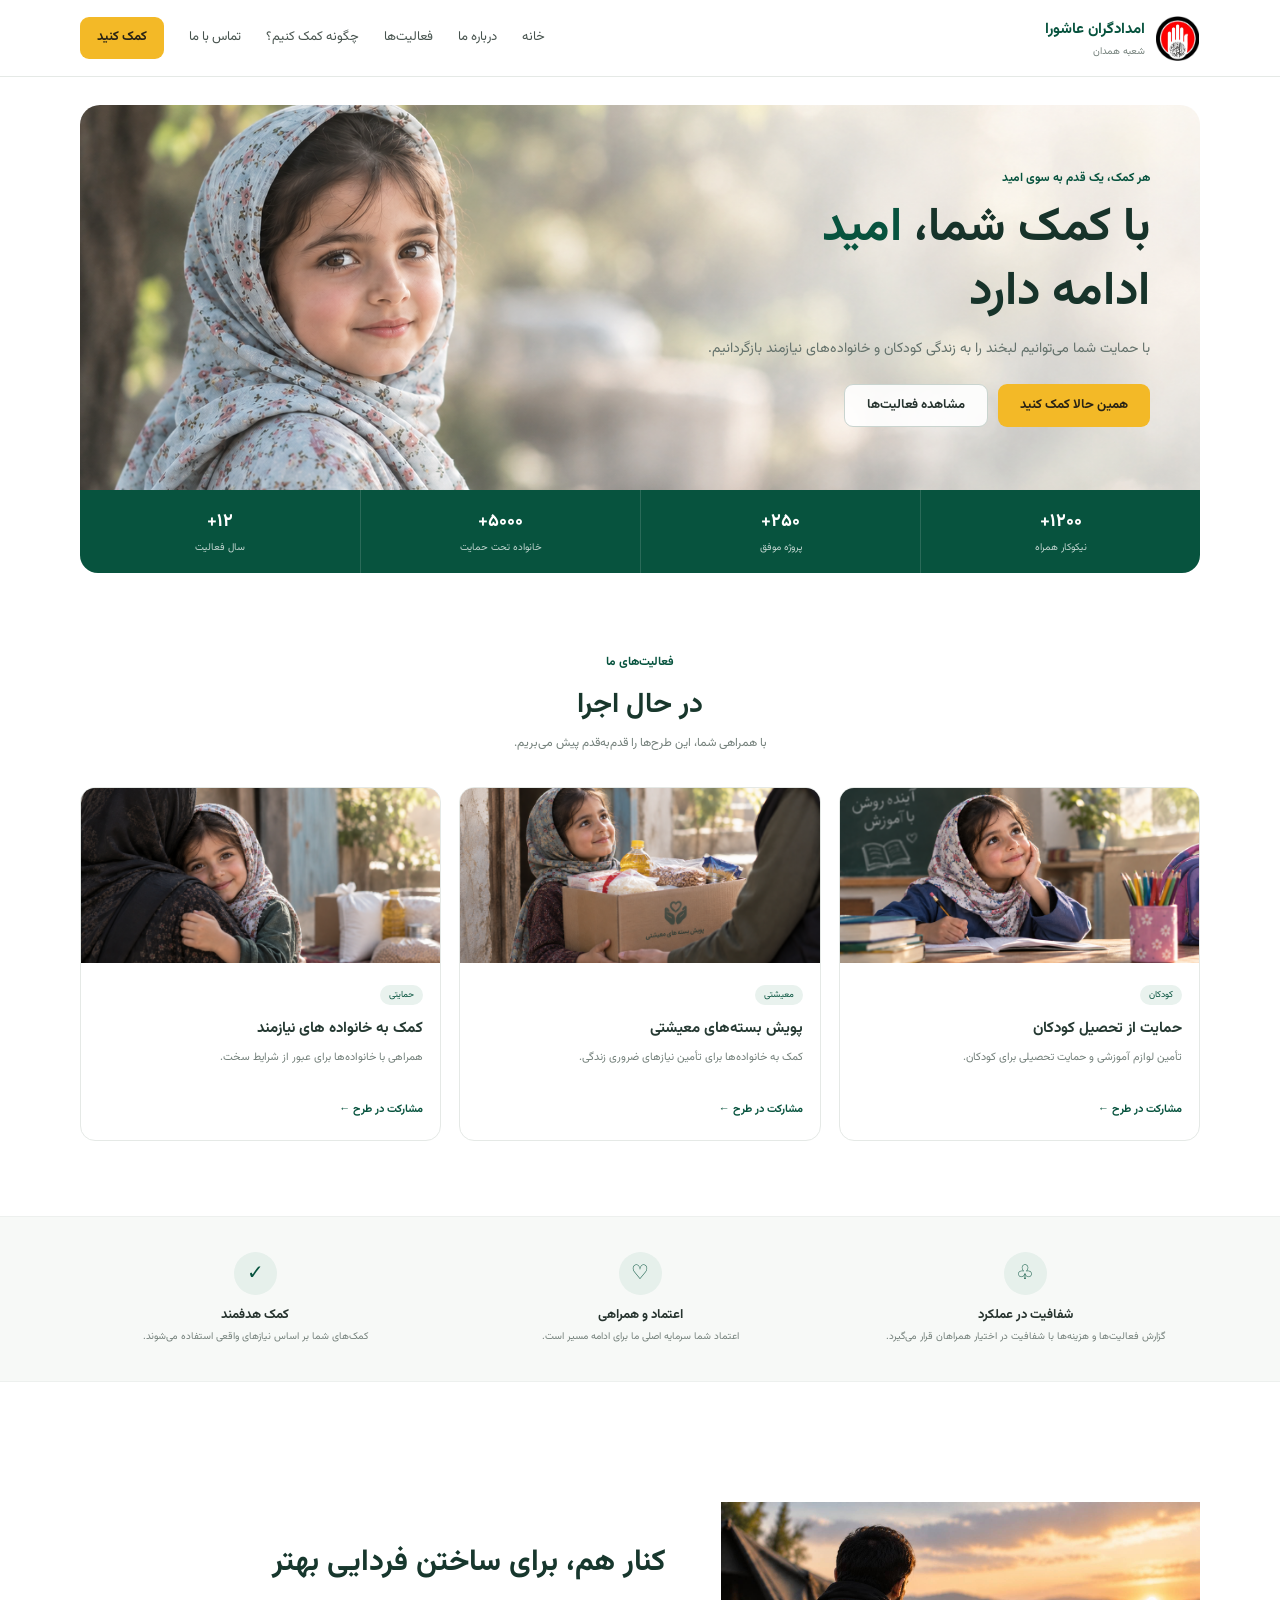
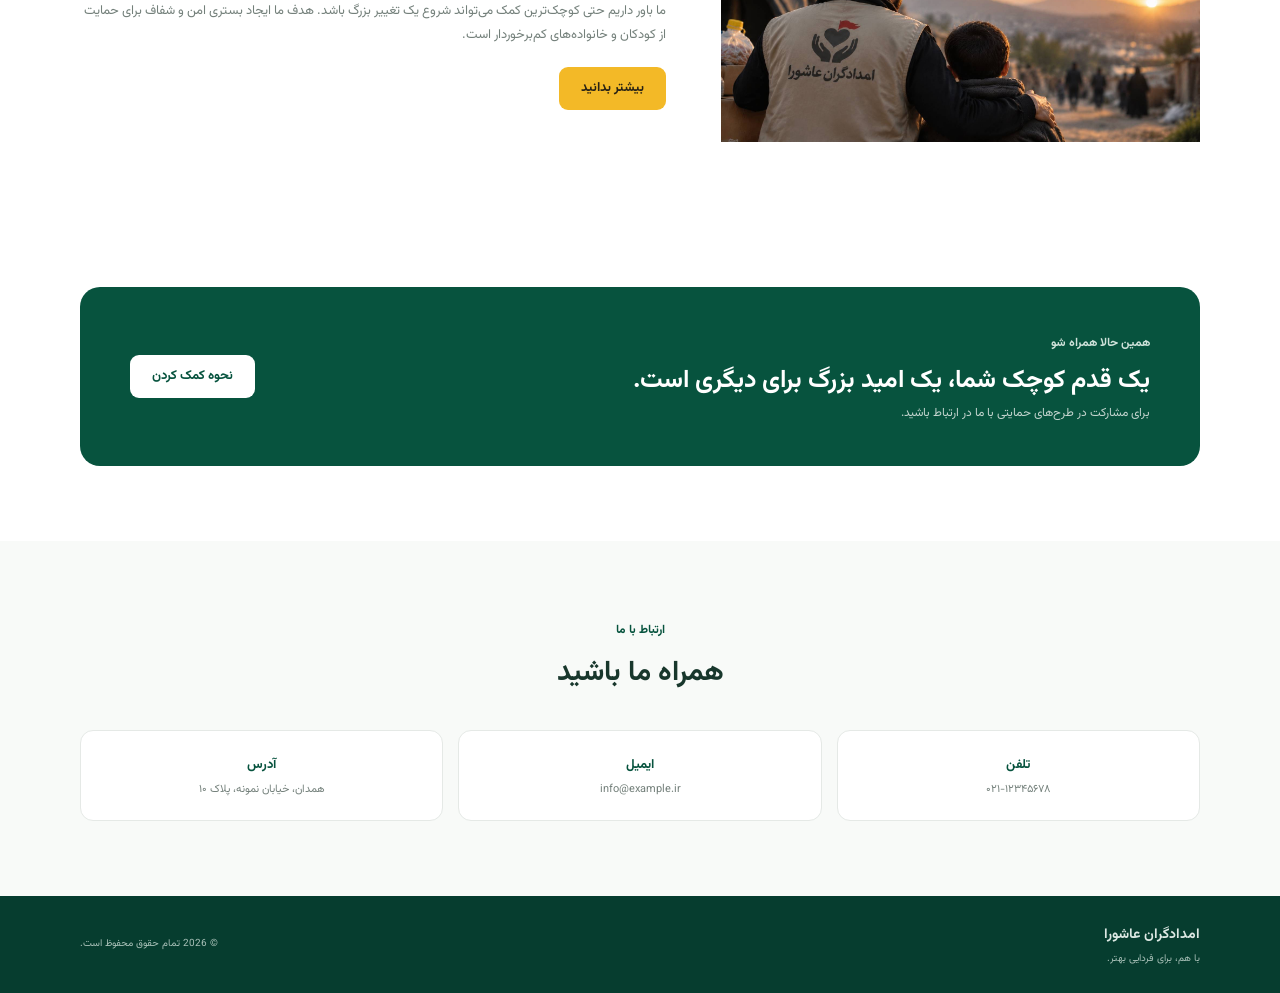
==== index.html @ d8747a8a "Add files via upload" ====
<!DOCTYPE html>
<html lang="fa" dir="rtl">
<head>
    <meta charset="UTF-8">
    <meta name="viewport" content="width=device-width, initial-scale=1.0">
    <meta name="description" content="با کمک شما، امید ادامه دارد">
    <title>امدادگران عاشورا  | خیریه نیکوکاری</title>
    <link rel="preconnect" href="https://fonts.googleapis.com">
    <link rel="preconnect" href="https://fonts.gstatic.com" crossorigin>
    <link href="https://fonts.googleapis.com/css2?family=Vazirmatn:wght@400;500;600;700;800&display=swap" rel="stylesheet">
    <link rel="stylesheet" href="style.css">
</head>

<body>

<header class="header">
    <div class="container nav">
        <a href="#home" class="logo">
            <img src="./logo.jpg" alt="logo">
            <span>
                <strong>امدادگران عاشورا </strong>
                <small>شعبه همدان </small>
            </span>
        </a>

        <button class="menu-btn" id="menuBtn" aria-label="منو">☰</button>

        <nav class="menu" id="menu">
            <a href="#home">خانه</a>
            <a href="#about">درباره ما</a>
            <a href="#projects">فعالیت‌ها</a>
            <a href="#help">چگونه کمک کنیم؟</a>
            <a href="#contact">تماس با ما</a>
            <a href="#donate" class="nav-donate">کمک کنید</a>
        </nav>
    </div>
</header>

<main>

    <!-- HERO: این قسمت فقط یک عکس مستطیلی است و متن روی خود عکس قرار گرفته -->
    <section class="hero container" id="home">

        <div class="hero-banner">

          
              
                
         
            <div class="hero-photo">
                <!-- <span>جای عکس اصلی</span> -->
                             <img src="./GirlWithHeadscarf.png" alt="Girl with floral headscarf">

            </div>

            <!-- لایه تیره برای خواناتر شدن نوشته روی عکس -->
            <div class="hero-overlay"></div>

            <!-- متن روی عکس -->
            <div class="hero-content">
                <span class="eyebrow">هر کمک، یک قدم به سوی امید</span>

                <h1>
                    با کمک شما، <span>امید</span><br>
                    ادامه دارد
                </h1>

                <p>
                    با حمایت شما می‌توانیم لبخند را به زندگی کودکان و
                    خانواده‌های نیازمند بازگردانیم.
                </p>

                <div class="hero-buttons">
                    <a href="#donate" class="btn primary"> همین حالا کمک کنید</a>
                    <a href="#projects" class="btn secondary">مشاهده فعالیت‌ها</a>
                </div>
            </div>

        </div>

        <div class="stats">
            <div class="stat">
                <strong>۱۲۰۰+</strong>
                <span>نیکوکار همراه</span>
            </div>
            <div class="stat">
                <strong>۲۵۰+</strong>
                <span>پروژه موفق</span>
            </div>
            <div class="stat">
                <strong>۵۰۰۰+</strong>
                <span>خانواده تحت حمایت</span>
            </div>
            <div class="stat">
                <strong>۱۲+</strong>
                <span>سال فعالیت</span>
            </div>
        </div>
    </section>


    <!-- PROJECTS -->
    <section class="projects section" id="projects">
        <div class="container">

            <div class="section-heading">
                <span>فعالیت‌های ما</span>
                <h2>در حال اجرا</h2>
                <p>با همراهی شما، این طرح‌ها را قدم‌به‌قدم پیش می‌بریم.</p>
            </div>

            <div class="project-grid">

                <article class="project-card">
                    <div class="project-image image-placeholder">
                        <img src="./GirlStudying.png" alt="Girl studying">
                    </div>
                    <div class="project-body">
                        <span class="tag">کودکان</span>
                        <h3>حمایت از تحصیل کودکان </h3>
                        <p>تأمین لوازم آموزشی و حمایت تحصیلی برای کودکان.</p>
                        <a href="#donate" class="card-link">مشارکت در طرح ←</a>
                    </div>
                </article>

                <article class="project-card">
                    <div class="project-image image-placeholder">
                        <img src="./FoodAidForFamilies.png" alt="Food aid for families">
                    </div>
                    <div class="project-body">
                        <span class="tag">معیشتی</span>
                        <h3>پویش بسته‌های معیشتی</h3>
                        <p>کمک به خانواده‌ها برای تأمین نیازهای ضروری زندگی.</p>
                        <a href="#donate" class="card-link">مشارکت در طرح ←</a>
                    </div>
                </article>

                <article class="project-card">
                    <div class="project-image image-placeholder">
                        <img src="./MotherAndDaughterReceivingSupport.png" alt="Mother and daughter receiving support">
                    </div>
                    <div class="project-body">
                        <span class="tag">حمایتی</span>
                        <h3>کمک به خانواده های نیازمند</h3>
                        <p>همراهی با خانواده‌ها برای عبور از شرایط سخت.</p>
                        <a href="#donate" class="card-link">مشارکت در طرح ←</a>
                    </div>
                </article>

            </div>
        </div>
    </section>


    <!-- FEATURES -->
    <section class="features">
        <div class="container feature-grid">

            <div class="feature">
                <div class="feature-icon">♧</div>
                <h3>شفافیت در عملکرد</h3>
                <p>گزارش فعالیت‌ها و هزینه‌ها با شفافیت در اختیار همراهان قرار می‌گیرد.</p>
            </div>

            <div class="feature">
                <div class="feature-icon">♡</div>
                <h3>اعتماد و همراهی</h3>
                <p>اعتماد شما سرمایه اصلی ما برای ادامه مسیر است.</p>
            </div>

            <div class="feature">
                <div class="feature-icon">✓</div>
                <h3>کمک هدفمند</h3>
                <p>کمک‌های شما بر اساس نیازهای واقعی استفاده می‌شوند.</p>
            </div>

        </div>
    </section>


    <!-- ABOUT -->
    <section class="about section" id="about">
        <div class="container about-grid">

            <div class="about-image image-placeholder">
                <img src="./VolunteerHelpingChild.jpg" alt="Volunteer helping a child">
            </div>

            <div class="about-text">
                <h2>کنار هم، برای ساختن فردایی بهتر</h2>
                <p>
                    ما باور داریم حتی کوچک‌ترین کمک می‌تواند شروع یک تغییر بزرگ باشد.
                    هدف ما ایجاد بستری امن و شفاف برای حمایت از کودکان و خانواده‌های کم‌برخوردار است.
                </p>
                <a href="#contact" class="btn primary">بیشتر بدانید</a>
            </div>

        </div>
    </section>


    <!-- DONATE -->
    <section class="donate section" id="donate">
        <div class="container donate-box">

            <div>
                <span class="eyebrow light">همین حالا همراه شو</span>
                <h2>یک قدم کوچک شما، یک امید بزرگ برای دیگری است.</h2>
                <p>برای مشارکت در طرح‌های حمایتی با ما در ارتباط باشید.</p>
            </div>

            <a href="#contact" class="btn white">نحوه کمک کردن</a>

        </div>
    </section>


    <!-- CONTACT -->
    <section class="contact section" id="contact">
        <div class="container">

            <div class="section-heading">
                <span>ارتباط با ما</span>
                <h2>همراه ما باشید</h2>
            </div>

            <div class="contact-grid">
                <div class="contact-card">
                    <strong>تلفن</strong>
                    <p>۰۲۱-۱۲۳۴۵۶۷۸</p>
                </div>

                <div class="contact-card">
                    <strong>ایمیل</strong>
                    <p>info@example.ir</p>
                </div>

                <div class="contact-card">
                    <strong>آدرس</strong>
                    <p>همدان، خیابان نمونه، پلاک ۱۰</p>
                </div>
            </div>

        </div>
    </section>

</main>


<footer class="footer">
    <div class="container footer-inner">
        <div>
            <strong>امدادگران عاشورا </strong>
            <p>با هم، برای فردایی بهتر.</p>
        </div>
        <p>© <span id="year"></span> تمام حقوق محفوظ است.</p>
    </div>
</footer>

<script src="script.js"></script>
</body>
</html>
---- style.css ----
* {
    margin: 0;
    padding: 0;
    box-sizing: border-box;
}

:root {
    --green: #07533e;
    --green-dark: #043d2f;
    --green-light: #e9f2ee;
    --yellow: #f3b927;
    --text: #26332e;
    --muted: #74807b;
    --white: #fff;
    --border: #e5e9e6;
    --shadow: 0 12px 35px rgba(9, 57, 43, .08);
}

html {
    scroll-behavior: smooth;
}

body {
    font-family: "Vazirmatn", Tahoma, sans-serif;
    color: var(--text);
    line-height: 1.8;
    background: #fff;
}

a {
    color: inherit;
    text-decoration: none;
}

.container {
    width: min(1120px, calc(100% - 40px));
    margin-inline: auto;
}

/* ================= HEADER ================= */

.header {
    position: sticky;
    top: 0;
    z-index: 1000;
    background: rgba(255,255,255,.96);
    border-bottom: 1px solid var(--border);
    backdrop-filter: blur(12px);
}

.nav {
    min-height: 76px;
    display: flex;
    align-items: center;
    justify-content: space-between;
}

.logo {
    display: flex;
    align-items: center;
    gap: 10px;
    color: var(--green);
}

.logo img {
    width: 45px;
    height: 45px;
    object-fit: contain;
    display: block;
}

.logo-mark {
    width: 42px;
    height: 42px;
    display: grid;
    place-items: center;
    border-radius: 12px;
    background: var(--green);
    color: white;
    font-size: 22px;
}

.logo strong,
.logo small {
    display: block;
}

.logo strong {
    font-size: 15px;
}

.logo small {
    font-size: 10px;
    color: var(--muted);
}

.menu {
    display: flex;
    align-items: center;
    gap: 25px;
    font-size: 13px;
    color: #47534e;
}

.menu a:hover {
    color: var(--green);
}

.nav-donate {
    background: var(--yellow);
    color: #292315 !important;
    padding: 9px 17px;
    border-radius: 9px;
    font-weight: 700;
}

.menu-btn {
    display: none;
    border: 0;
    background: var(--green);
    color: white;
    width: 42px;
    height: 42px;
    border-radius: 10px;
    font-size: 20px;
    cursor: pointer;
}


/* ================= HERO ================= */

.hero {
    padding-top: 28px;
}

.hero-banner {
    height: 385px;
    position: relative;
    overflow: hidden;
    border-radius: 20px 20px 0 0;
}

.hero-photo {
    position: absolute;
    inset: 0;
    overflow: hidden;
}

.hero-photo img {
    width: 100%;
    height: 100%;
    display: block;

    /* عکس کل کادر را پر می‌کند */
    object-fit: cover;

    /* دختر در سمت راست تصویر باقی می‌ماند */
    object-position: 75% center;
}

/* لایه روشن برای نوشته */
/* .hero-overlay {
    position: absolute;
    inset: 0;
    z-index: 1;

    background: linear-gradient(
        to left,
        rgba(255,255,255,0) 25%,
        rgba(255,255,255,.35) 55%,
        rgba(255,255,255,.92) 82%,
        rgba(255,255,255,.98) 100%
    );
} */

.hero-content {
    position: absolute;
    z-index: 2;
    inset: 0;

    width: 55%;
    padding: 48px 50px;

    display: flex;
    flex-direction: column;
    justify-content: center;
    align-items: flex-start;
}

.eyebrow {
    color: var(--green);
    font-size: 12px;
    font-weight: 700;
}

.hero h1 {
    color: #17332a;
    font-size: clamp(30px, 4vw, 47px);
    line-height: 1.35;
    margin: 8px 0 13px;
}

.hero h1 span {
    color: var(--green);
}

.hero p {
    color: #63716b;
    font-size: 14px;
    max-width: 500px;
}

.hero-buttons {
    margin-top: 22px;
    display: flex;
    gap: 10px;
    flex-wrap: wrap;
}

.btn {
    display: inline-flex;
    justify-content: center;
    align-items: center;

    min-height: 43px;
    padding: 8px 22px;

    border-radius: 9px;
    font-size: 13px;
    font-weight: 700;
    transition: .25s;
}

.btn:hover {
    transform: translateY(-2px);
}

.primary {
    background: var(--yellow);
    color: #292315;
}

.secondary {
    border: 1px solid #c9d4cf;
    background: rgba(255,255,255,.9);
}


/* ================= آمار ================= */

.stats {
    background: var(--green);
    color: white;

    min-height: 83px;

    border-radius: 0 0 18px 18px;

    display: grid;
    grid-template-columns: repeat(4, 1fr);
}

.stat {
    display: flex;
    flex-direction: column;
    align-items: center;
    justify-content: center;

    border-left: 1px solid rgba(255,255,255,.14);
}

.stat:last-child {
    border-left: 0;
}

.stat strong {
    font-size: 18px;
}

.stat span {
    font-size: 10px;
    opacity: .75;
}


/* ================= موبایل ================= */

@media (max-width: 580px) {

    .hero {
        padding-top: 12px;
    }

    .hero-banner {
        height: 440px;
        border-radius: 14px 14px 0 0;
    }

    .hero-photo img {
    
        object-position: 68% center;
    }

    .hero-overlay {
        background: linear-gradient(
            to left,
            rgba(255,255,255,.05) 10%,
            rgba(255,255,255,.45) 45%,
            rgba(255,255,255,.92) 78%,
            rgba(255,255,255,.98) 100%
        );
    }

    .hero-content {
        width: 62%;
        padding: 25px 18px;
    }

    .hero h1 {
        font-size: 29px;
    }

    .hero p {
        font-size: 11px;
        line-height: 1.8;
    }

    .hero-buttons {
        gap: 7px;
    }

    .btn {
        min-height: 38px;
        padding: 6px 13px;
        font-size: 10px;
    }

    .stats {
        grid-template-columns: repeat(2, 1fr);
    }

    .stat {
        padding: 12px;
    }
}


/* ================= SECTIONS ================= */

.section {
    padding: 75px 0;
}

.section-heading {
    text-align: center;
    margin-bottom: 32px;
}

.section-heading > span {
    color: var(--green);
    font-size: 12px;
    font-weight: 700;
}

.section-heading h2 {
    font-size: 28px;
    color: #18372c;
    margin: 3px 0;
}

.section-heading p {
    color: var(--muted);
    font-size: 12px;
}


/* ================= PROJECTS ================= */

.project-grid {
    display: grid;
    grid-template-columns: repeat(3, 1fr);
    gap: 18px;
}

.project-card {
    border: 1px solid var(--border);
    border-radius: 15px;
    overflow: hidden;
    background: white;
    transition: .25s;
}

.project-card:hover {
    transform: translateY(-5px);
    box-shadow: var(--shadow);
}

.project-image {
    width: 100%;
    height: 175px;
    overflow: hidden;
}

.project-image img {
    width: 100%;
    height: 100%;
    display: block;
    object-fit: cover;
    object-position: center;
}

.project-body {
    padding: 17px;
}

.tag {
    display: inline-block;
    font-size: 9px;
    color: var(--green);
    background: var(--green-light);
    border-radius: 20px;
    padding: 2px 9px;
}

.project-body h3 {
    font-size: 15px;
    color: #263a33;
    margin: 6px 0;
}

.project-body p {
    color: var(--muted);
    font-size: 11px;
    min-height: 42px;
}

.card-link {
    display: inline-block;
    margin-top: 10px;
    color: var(--green);
    font-size: 11px;
    font-weight: 700;
}

/* ================= FEATURES ================= */

.features {
    background: #f7f9f7;
    padding: 35px 0;
    border-block: 1px solid #edf0ee;
}

.feature-grid {
    display: grid;
    grid-template-columns: repeat(3, 1fr);
    gap: 35px;
}

.feature {
    text-align: center;
}

.feature-icon {
    width: 43px;
    height: 43px;
    display: grid;
    place-items: center;
    margin: auto auto 9px;
    border-radius: 50%;
    background: #e6f0eb;
    color: var(--green);
    font-size: 20px;
}

.feature h3 {
    font-size: 13px;
}

.feature p {
    color: var(--muted);
    font-size: 10px;
}


/* ================= ABOUT ================= */

.about-grid {
    display: grid;
    grid-template-columns: .9fr 1.1fr;
    gap: 55px;
    align-items: center;
}

.about-image {
    height: 330px;
    border-radius: 18px;
    overflow: hidden;
}

.about-image {
    height: 330px;
    border-radius: 18px;
    overflow: hidden;
}

.about-image img {
    width: 100%;
    height: 100%;
    display: block;
    object-fit: contain;
    object-position: center;
}

.about-text h2 {
    color: #17372d;
    font-size: 30px;
    line-height: 1.5;
    margin: 7px 0 15px;
}

.about-text p {
    color: var(--muted);
    font-size: 13px;
    margin-bottom: 20px;
}


/* ================= DONATE ================= */

.donate {
    padding: 25px 0 75px;
}

.donate-box {
    background: var(--green);
    border-radius: 20px;
    color: white;
    padding: 42px 50px;
    display: flex;
    justify-content: space-between;
    align-items: center;
    gap: 30px;
}

.eyebrow.light {
    color: #cfe2da;
}

.donate-box h2 {
    font-size: 25px;
    max-width: 650px;
}

.donate-box p {
    color: #c3d4ce;
    font-size: 12px;
}

.white {
    background: white;
    color: var(--green);
    white-space: nowrap;
}


/* ================= CONTACT ================= */

.contact {
    background: #f8faf8;
}

.contact-grid {
    display: grid;
    grid-template-columns: repeat(3, 1fr);
    gap: 15px;
}

.contact-card {
    background: white;
    border: 1px solid var(--border);
    border-radius: 13px;
    padding: 20px;
    text-align: center;
}

.contact-card strong {
    color: var(--green);
    font-size: 13px;
}

.contact-card p {
    color: var(--muted);
    font-size: 11px;
}


/* ================= FOOTER ================= */

.footer {
    background: #063d2f;
    color: #dce8e3;
    padding: 25px 0;
}

.footer-inner {
    display: flex;
    align-items: center;
    justify-content: space-between;
}

.footer strong {
    font-size: 14px;
}

.footer p {
    color: #a9c0b8;
    font-size: 10px;
}


/* ================= RESPONSIVE ================= */

@media (max-width: 850px) {

    .menu-btn {
        display: block;
    }

    .menu {
        position: absolute;
        top: 76px;
        right: 20px;
        left: 20px;
        display: none;
        flex-direction: column;
        align-items: stretch;
        gap: 0;
        background: white;
        padding: 10px;
        border: 1px solid var(--border);
        border-radius: 13px;
        box-shadow: var(--shadow);
    }

    .menu.active {
        display: flex;
    }

    .menu a {
        padding: 10px 12px;
    }

    .hero-banner {
        height: 400px;
    }

    .hero-content {
        width: 65%;
        padding: 30px;
    }

    .hero h1 {
        font-size: 34px;
    }

    .stats {
        grid-template-columns: repeat(2, 1fr);
    }

    .stat {
        padding: 14px;
        border-bottom: 1px solid rgba(255,255,255,.14);
    }

    .project-grid {
        grid-template-columns: 1fr 1fr;
    }

    .about-grid {
        grid-template-columns: 1fr;
    }

    .donate-box {
        flex-direction: column;
        align-items: flex-start;
    }
}


@media (max-width: 580px) {

    .container {
        width: min(100% - 24px, 1120px);
    }

    .hero-banner {
        height: 440px;
        border-radius: 14px 14px 0 0;
    }

    .hero-overlay {
        background: linear-gradient(
            90deg,
            rgba(255,255,255,.95),
            rgba(255,255,255,.65)
        );
    }

    .hero-content {
        width: 100%;
        padding: 25px 20px;
        justify-content: center;
    }

    .hero h1 {
        font-size: 30px;
    }

    .hero p {
        font-size: 12px;
    }

    .project-grid,
    .feature-grid,
    .contact-grid {
        grid-template-columns: 1fr;
    }

    .section {
        padding: 55px 0;
    }

    .about-text h2 {
        font-size: 25px;
    }

    .footer-inner {
        flex-direction: column;
        text-align: center;
        gap: 10px;
    }
}
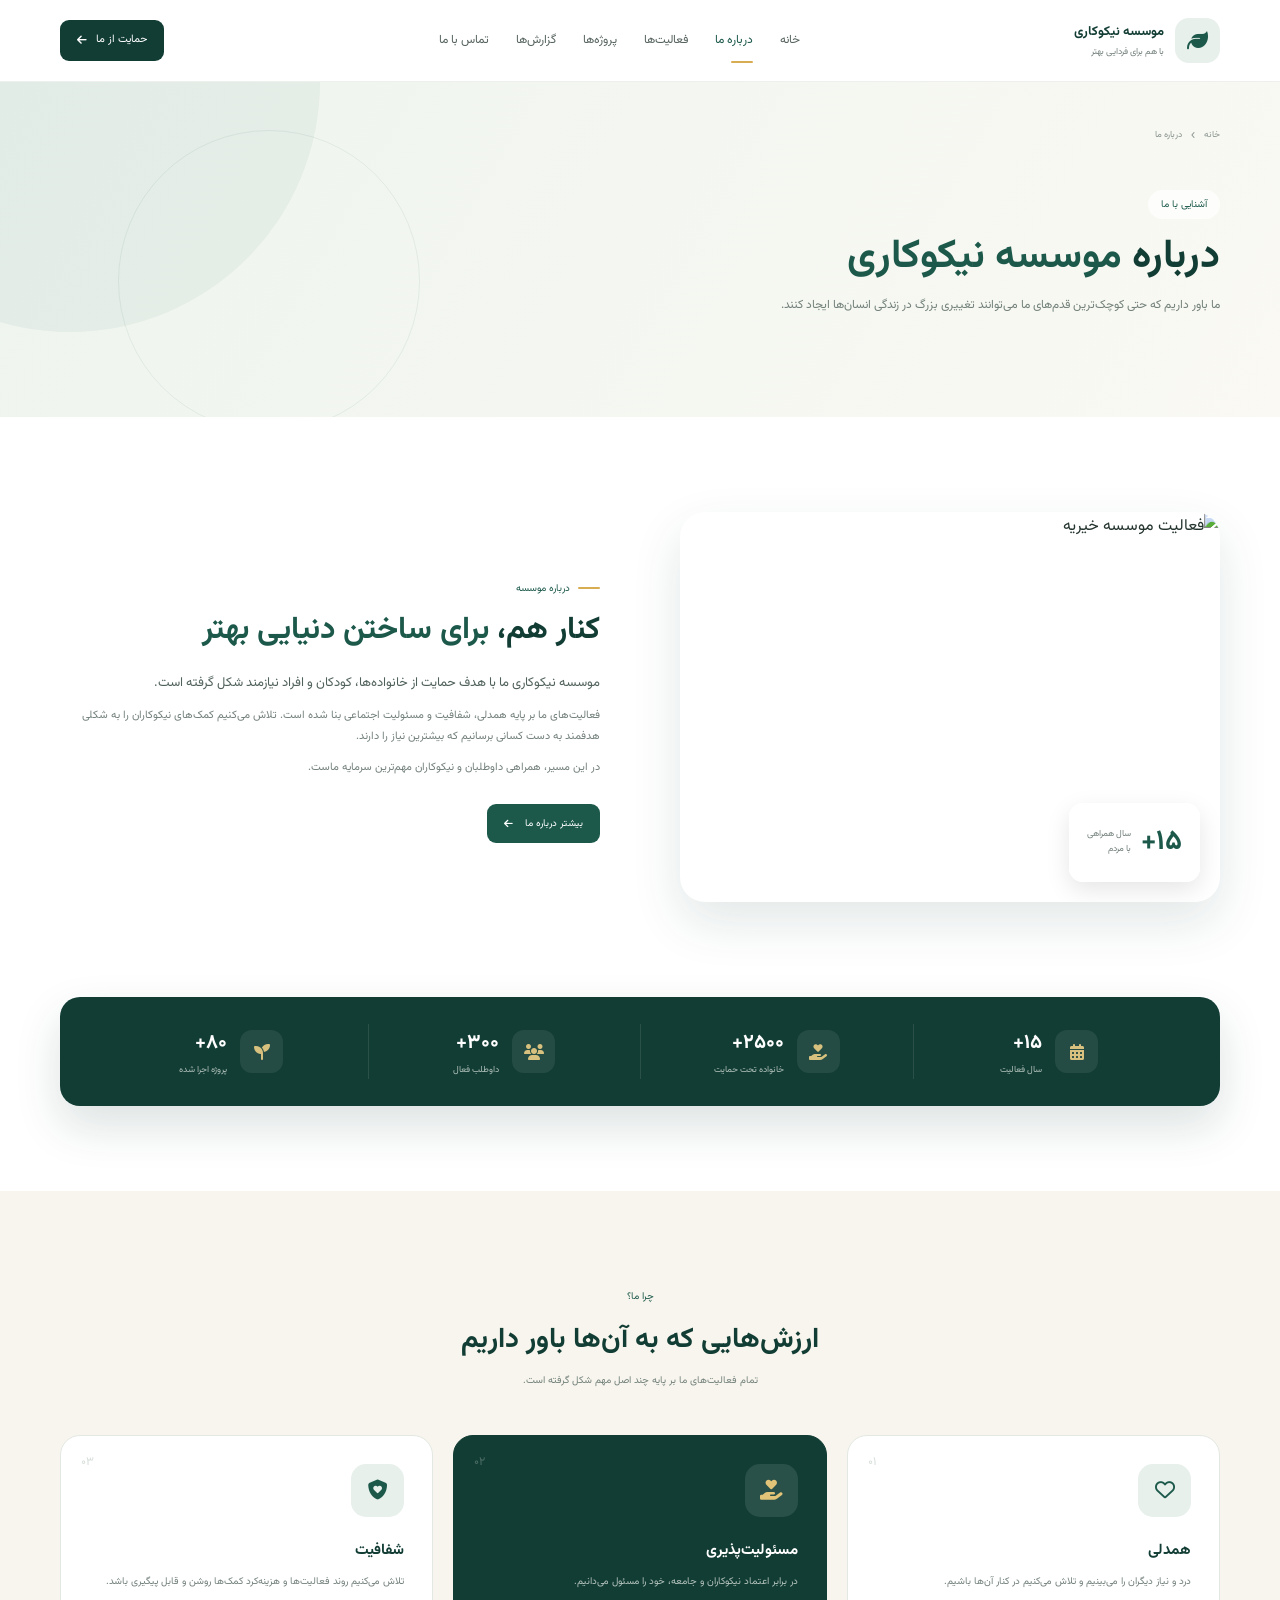
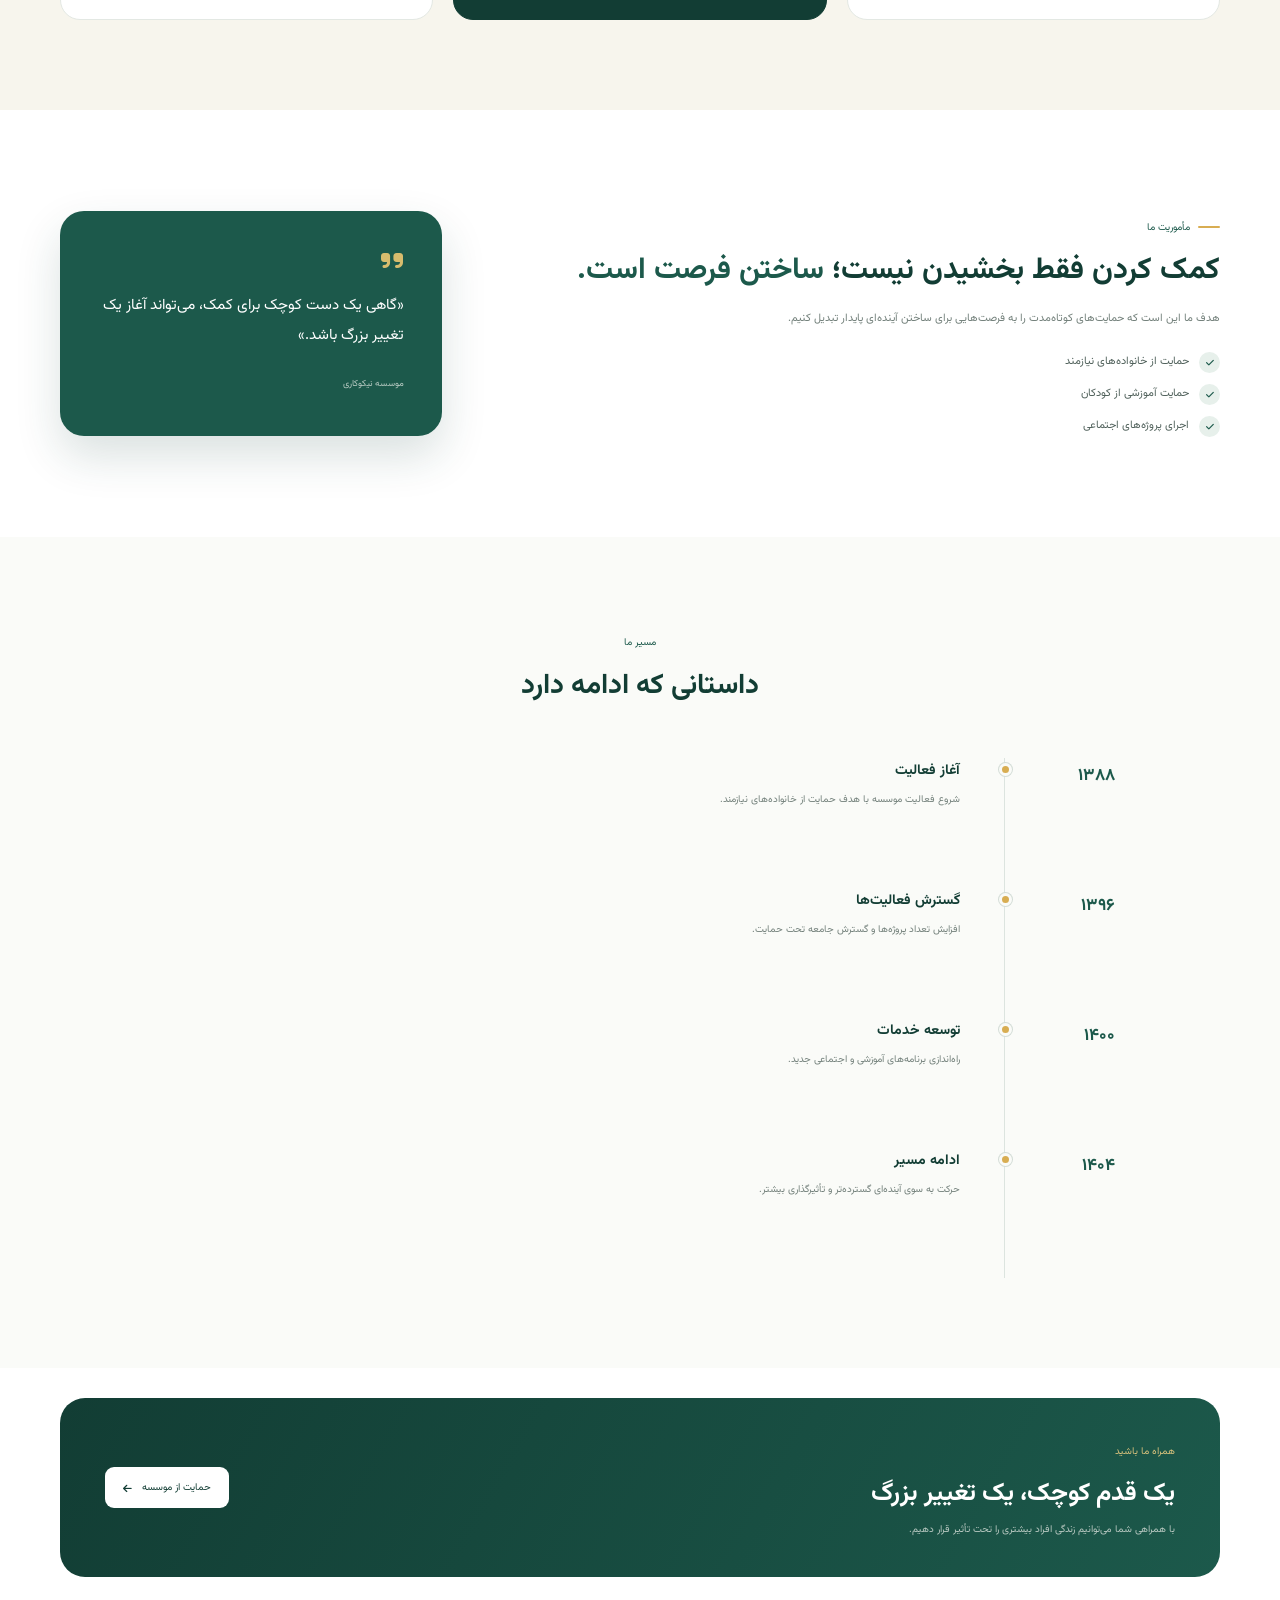
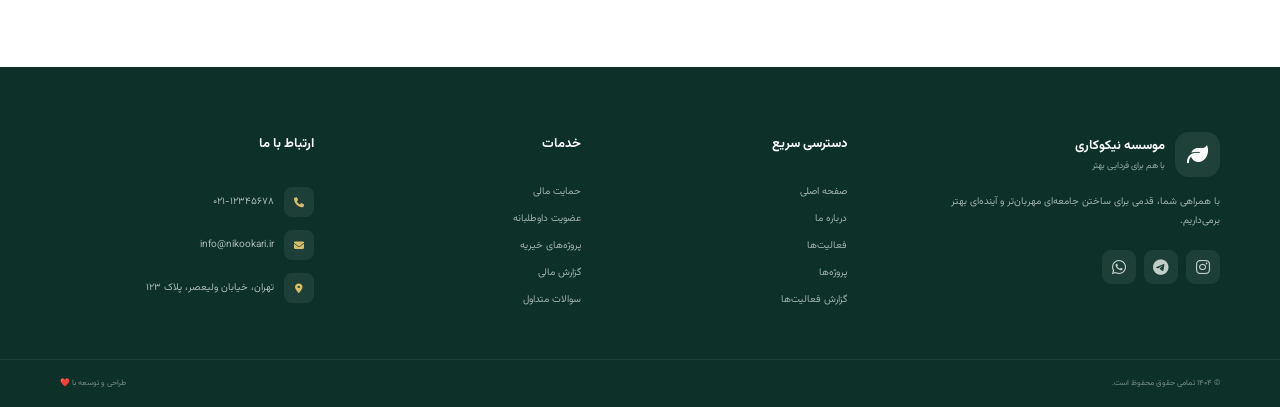
==== commit fedb19ec: "Add files via upload" ====
--- a/index.html
+++ b/index.html
@@ -1,262 +1,721 @@
-<!DOCTYPE html>
-<html lang="fa" dir="rtl">
-<head>
-    <meta charset="UTF-8">
-    <meta name="viewport" content="width=device-width, initial-scale=1.0">
-    <meta name="description" content="با کمک شما، امید ادامه دارد">
-    <title>امدادگران عاشورا  | خیریه نیکوکاری</title>
-    <link rel="preconnect" href="https://fonts.googleapis.com">
-    <link rel="preconnect" href="https://fonts.gstatic.com" crossorigin>
-    <link href="https://fonts.googleapis.com/css2?family=Vazirmatn:wght@400;500;600;700;800&display=swap" rel="stylesheet">
-    <link rel="stylesheet" href="style.css">
-</head>
-
-<body>
-
-<header class="header">
-    <div class="container nav">
-        <a href="#home" class="logo">
-            <img src="./logo.jpg" alt="logo">
-            <span>
-                <strong>امدادگران عاشورا </strong>
-                <small>شعبه همدان </small>
-            </span>
-        </a>
-
-        <button class="menu-btn" id="menuBtn" aria-label="منو">☰</button>
-
-        <nav class="menu" id="menu">
-            <a href="#home">خانه</a>
-            <a href="#about">درباره ما</a>
-            <a href="#projects">فعالیت‌ها</a>
-            <a href="#help">چگونه کمک کنیم؟</a>
-            <a href="#contact">تماس با ما</a>
-            <a href="#donate" class="nav-donate">کمک کنید</a>
-        </nav>
-    </div>
-</header>
-
-<main>
-
-    <!-- HERO: این قسمت فقط یک عکس مستطیلی است و متن روی خود عکس قرار گرفته -->
-    <section class="hero container" id="home">
-
-        <div class="hero-banner">
-
-          
-              
-                
-         
-            <div class="hero-photo">
-                <!-- <span>جای عکس اصلی</span> -->
-                             <img src="./GirlWithHeadscarf.png" alt="Girl with floral headscarf">
-
-            </div>
-
-            <!-- لایه تیره برای خواناتر شدن نوشته روی عکس -->
-            <div class="hero-overlay"></div>
-
-            <!-- متن روی عکس -->
-            <div class="hero-content">
-                <span class="eyebrow">هر کمک، یک قدم به سوی امید</span>
-
-                <h1>
-                    با کمک شما، <span>امید</span><br>
-                    ادامه دارد
-                </h1>
-
-                <p>
-                    با حمایت شما می‌توانیم لبخند را به زندگی کودکان و
-                    خانواده‌های نیازمند بازگردانیم.
-                </p>
-
-                <div class="hero-buttons">
-                    <a href="#donate" class="btn primary"> همین حالا کمک کنید</a>
-                    <a href="#projects" class="btn secondary">مشاهده فعالیت‌ها</a>
-                </div>
-            </div>
-
-        </div>
-
-        <div class="stats">
-            <div class="stat">
-                <strong>۱۲۰۰+</strong>
-                <span>نیکوکار همراه</span>
-            </div>
-            <div class="stat">
-                <strong>۲۵۰+</strong>
-                <span>پروژه موفق</span>
-            </div>
-            <div class="stat">
-                <strong>۵۰۰۰+</strong>
-                <span>خانواده تحت حمایت</span>
-            </div>
-            <div class="stat">
-                <strong>۱۲+</strong>
-                <span>سال فعالیت</span>
-            </div>
-        </div>
-    </section>
-
-
-    <!-- PROJECTS -->
-    <section class="projects section" id="projects">
-        <div class="container">
-
-            <div class="section-heading">
-                <span>فعالیت‌های ما</span>
-                <h2>در حال اجرا</h2>
-                <p>با همراهی شما، این طرح‌ها را قدم‌به‌قدم پیش می‌بریم.</p>
-            </div>
-
-            <div class="project-grid">
-
-                <article class="project-card">
-                    <div class="project-image image-placeholder">
-                        <img src="./GirlStudying.png" alt="Girl studying">
-                    </div>
-                    <div class="project-body">
-                        <span class="tag">کودکان</span>
-                        <h3>حمایت از تحصیل کودکان </h3>
-                        <p>تأمین لوازم آموزشی و حمایت تحصیلی برای کودکان.</p>
-                        <a href="#donate" class="card-link">مشارکت در طرح ←</a>
-                    </div>
-                </article>
-
-                <article class="project-card">
-                    <div class="project-image image-placeholder">
-                        <img src="./FoodAidForFamilies.png" alt="Food aid for families">
-                    </div>
-                    <div class="project-body">
-                        <span class="tag">معیشتی</span>
-                        <h3>پویش بسته‌های معیشتی</h3>
-                        <p>کمک به خانواده‌ها برای تأمین نیازهای ضروری زندگی.</p>
-                        <a href="#donate" class="card-link">مشارکت در طرح ←</a>
-                    </div>
-                </article>
-
-                <article class="project-card">
-                    <div class="project-image image-placeholder">
-                        <img src="./MotherAndDaughterReceivingSupport.png" alt="Mother and daughter receiving support">
-                    </div>
-                    <div class="project-body">
-                        <span class="tag">حمایتی</span>
-                        <h3>کمک به خانواده های نیازمند</h3>
-                        <p>همراهی با خانواده‌ها برای عبور از شرایط سخت.</p>
-                        <a href="#donate" class="card-link">مشارکت در طرح ←</a>
-                    </div>
-                </article>
-
-            </div>
-        </div>
-    </section>
-
-
-    <!-- FEATURES -->
-    <section class="features">
-        <div class="container feature-grid">
-
-            <div class="feature">
-                <div class="feature-icon">♧</div>
-                <h3>شفافیت در عملکرد</h3>
-                <p>گزارش فعالیت‌ها و هزینه‌ها با شفافیت در اختیار همراهان قرار می‌گیرد.</p>
-            </div>
-
-            <div class="feature">
-                <div class="feature-icon">♡</div>
-                <h3>اعتماد و همراهی</h3>
-                <p>اعتماد شما سرمایه اصلی ما برای ادامه مسیر است.</p>
-            </div>
-
-            <div class="feature">
-                <div class="feature-icon">✓</div>
-                <h3>کمک هدفمند</h3>
-                <p>کمک‌های شما بر اساس نیازهای واقعی استفاده می‌شوند.</p>
-            </div>
-
-        </div>
-    </section>
-
-
-    <!-- ABOUT -->
-    <section class="about section" id="about">
-        <div class="container about-grid">
-
-            <div class="about-image image-placeholder">
-                <img src="./VolunteerHelpingChild.jpg" alt="Volunteer helping a child">
-            </div>
-
-            <div class="about-text">
-                <h2>کنار هم، برای ساختن فردایی بهتر</h2>
-                <p>
-                    ما باور داریم حتی کوچک‌ترین کمک می‌تواند شروع یک تغییر بزرگ باشد.
-                    هدف ما ایجاد بستری امن و شفاف برای حمایت از کودکان و خانواده‌های کم‌برخوردار است.
-                </p>
-                <a href="#contact" class="btn primary">بیشتر بدانید</a>
-            </div>
-
-        </div>
-    </section>
-
-
-    <!-- DONATE -->
-    <section class="donate section" id="donate">
-        <div class="container donate-box">
-
-            <div>
-                <span class="eyebrow light">همین حالا همراه شو</span>
-                <h2>یک قدم کوچک شما، یک امید بزرگ برای دیگری است.</h2>
-                <p>برای مشارکت در طرح‌های حمایتی با ما در ارتباط باشید.</p>
-            </div>
-
-            <a href="#contact" class="btn white">نحوه کمک کردن</a>
-
-        </div>
-    </section>
-
-
-    <!-- CONTACT -->
-    <section class="contact section" id="contact">
-        <div class="container">
-
-            <div class="section-heading">
-                <span>ارتباط با ما</span>
-                <h2>همراه ما باشید</h2>
-            </div>
-
-            <div class="contact-grid">
-                <div class="contact-card">
-                    <strong>تلفن</strong>
-                    <p>۰۲۱-۱۲۳۴۵۶۷۸</p>
-                </div>
-
-                <div class="contact-card">
-                    <strong>ایمیل</strong>
-                    <p>info@example.ir</p>
-                </div>
-
-                <div class="contact-card">
-                    <strong>آدرس</strong>
-                    <p>همدان، خیابان نمونه، پلاک ۱۰</p>
-                </div>
-            </div>
-
-        </div>
-    </section>
-
-</main>
-
-
-<footer class="footer">
-    <div class="container footer-inner">
-        <div>
-            <strong>امدادگران عاشورا </strong>
-            <p>با هم، برای فردایی بهتر.</p>
-        </div>
-        <p>© <span id="year"></span> تمام حقوق محفوظ است.</p>
-    </div>
-</footer>
-
-<script src="script.js"></script>
-</body>
-</html>
+<!DOCTYPE html>
+<html lang="fa" dir="rtl">
+
+<head>
+    <meta charset="UTF-8">
+    <meta name="viewport" content="width=device-width, initial-scale=1.0">
+
+    <title>درباره ما | موسسه خیریه</title>
+
+    <link rel="stylesheet" href="style.css">
+
+    <link rel="preconnect" href="https://fonts.googleapis.com">
+    <link rel="preconnect" href="https://fonts.gstatic.com" crossorigin>
+
+    <link href="https://fonts.googleapis.com/css2?family=Vazirmatn:wght@400;500;600;700;800&display=swap"
+          rel="stylesheet">
+
+    <link rel="stylesheet"
+          href="https://cdnjs.cloudflare.com/ajax/libs/font-awesome/6.5.2/css/all.min.css">
+</head>
+
+
+<body>
+
+
+<!-- ================= HEADER ================= -->
+
+<header class="header">
+
+    <div class="container navbar">
+
+        <a href="#" class="logo">
+
+            <div class="logo-mark">
+                <i class="fa-solid fa-leaf"></i>
+            </div>
+
+            <div class="logo-name">
+                <strong>موسسه نیکوکاری</strong>
+                <small>با هم برای فردایی بهتر</small>
+            </div>
+
+        </a>
+
+
+        <nav class="nav">
+
+            <a href="#">خانه</a>
+
+            <a href="#" class="active">درباره ما</a>
+
+            <a href="#">فعالیت‌ها</a>
+
+            <a href="#">پروژه‌ها</a>
+
+            <a href="#">گزارش‌ها</a>
+
+            <a href="#">تماس با ما</a>
+
+        </nav>
+
+
+        <a href="#" class="donate-btn">
+            حمایت از ما
+            <i class="fa-solid fa-arrow-left"></i>
+        </a>
+
+
+        <button class="menu-btn">
+            <i class="fa-solid fa-bars"></i>
+        </button>
+
+    </div>
+
+</header>
+
+
+
+<!-- ================= PAGE HERO ================= -->
+
+<section class="hero">
+
+    <div class="hero-pattern"></div>
+
+    <div class="container hero-content">
+
+        <div class="breadcrumb">
+            <a href="#">خانه</a>
+            <i class="fa-solid fa-angle-left"></i>
+            <span>درباره ما</span>
+        </div>
+
+
+        <span class="hero-label">
+            آشنایی با ما
+        </span>
+
+        <h1>
+            درباره
+            <span>موسسه نیکوکاری</span>
+        </h1>
+
+        <p>
+            ما باور داریم که حتی کوچک‌ترین قدم‌های ما می‌توانند
+            تغییری بزرگ در زندگی انسان‌ها ایجاد کنند.
+        </p>
+
+    </div>
+
+</section>
+
+
+
+<!-- ================= INTRO ================= -->
+
+<section class="about-section">
+
+    <div class="container about-grid">
+
+
+        <div class="about-image">
+
+            <img src="images/about.jpg" alt="فعالیت موسسه خیریه">
+
+            <div class="experience">
+
+                <strong>۱۵+</strong>
+
+                <span>
+                    سال همراهی
+                    <br>
+                    با مردم
+                </span>
+
+            </div>
+
+        </div>
+
+
+
+        <div class="about-text">
+
+            <span class="eyebrow">
+                درباره موسسه
+            </span>
+
+            <h2>
+                کنار هم،
+                <span>برای ساختن دنیایی بهتر</span>
+            </h2>
+
+            <p class="lead">
+                موسسه نیکوکاری ما با هدف حمایت از خانواده‌ها،
+                کودکان و افراد نیازمند شکل گرفته است.
+            </p>
+
+            <p>
+                فعالیت‌های ما بر پایه همدلی، شفافیت و مسئولیت
+                اجتماعی بنا شده است. تلاش می‌کنیم کمک‌های
+                نیکوکاران را به شکلی هدفمند به دست کسانی برسانیم
+                که بیشترین نیاز را دارند.
+            </p>
+
+            <p>
+                در این مسیر، همراهی داوطلبان و نیکوکاران مهم‌ترین
+                سرمایه ماست.
+            </p>
+
+
+            <a href="#" class="more-btn">
+                بیشتر درباره ما
+                <i class="fa-solid fa-arrow-left"></i>
+            </a>
+
+        </div>
+
+    </div>
+
+</section>
+
+
+
+<!-- ================= STATS ================= -->
+
+<section class="stats">
+
+    <div class="container stats-box">
+
+        <div class="stat">
+
+            <div class="stat-icon">
+                <i class="fa-solid fa-calendar-days"></i>
+            </div>
+
+            <div>
+                <strong>۱۵+</strong>
+                <span>سال فعالیت</span>
+            </div>
+
+        </div>
+
+
+        <div class="stat">
+
+            <div class="stat-icon">
+                <i class="fa-solid fa-hand-holding-heart"></i>
+            </div>
+
+            <div>
+                <strong>۲۵۰۰+</strong>
+                <span>خانواده تحت حمایت</span>
+            </div>
+
+        </div>
+
+
+        <div class="stat">
+
+            <div class="stat-icon">
+                <i class="fa-solid fa-users"></i>
+            </div>
+
+            <div>
+                <strong>۳۰۰+</strong>
+                <span>داوطلب فعال</span>
+            </div>
+
+        </div>
+
+
+        <div class="stat">
+
+            <div class="stat-icon">
+                <i class="fa-solid fa-seedling"></i>
+            </div>
+
+            <div>
+                <strong>۸۰+</strong>
+                <span>پروژه اجرا شده</span>
+            </div>
+
+        </div>
+
+    </div>
+
+</section>
+
+
+
+<!-- ================= VALUES ================= -->
+
+<section class="values-section">
+
+    <div class="container">
+
+        <div class="section-title">
+
+            <span>چرا ما؟</span>
+
+            <h2>
+                ارزش‌هایی که به آن‌ها باور داریم
+            </h2>
+
+            <p>
+                تمام فعالیت‌های ما بر پایه چند اصل مهم شکل گرفته است.
+            </p>
+
+        </div>
+
+
+        <div class="value-grid">
+
+
+            <div class="value-card">
+
+                <div class="value-number">
+                    ۰۱
+                </div>
+
+                <div class="value-icon">
+                    <i class="fa-regular fa-heart"></i>
+                </div>
+
+                <h3>
+                    همدلی
+                </h3>
+
+                <p>
+                    درد و نیاز دیگران را می‌بینیم و تلاش می‌کنیم
+                    در کنار آن‌ها باشیم.
+                </p>
+
+            </div>
+
+
+
+            <div class="value-card featured">
+
+                <div class="value-number">
+                    ۰۲
+                </div>
+
+                <div class="value-icon">
+                    <i class="fa-solid fa-hand-holding-heart"></i>
+                </div>
+
+                <h3>
+                    مسئولیت‌پذیری
+                </h3>
+
+                <p>
+                    در برابر اعتماد نیکوکاران و جامعه،
+                    خود را مسئول می‌دانیم.
+                </p>
+
+            </div>
+
+
+
+            <div class="value-card">
+
+                <div class="value-number">
+                    ۰۳
+                </div>
+
+                <div class="value-icon">
+                    <i class="fa-solid fa-shield-heart"></i>
+                </div>
+
+                <h3>
+                    شفافیت
+                </h3>
+
+                <p>
+                    تلاش می‌کنیم روند فعالیت‌ها و هزینه‌کرد
+                    کمک‌ها روشن و قابل پیگیری باشد.
+                </p>
+
+            </div>
+
+
+        </div>
+
+    </div>
+
+</section>
+
+
+
+<!-- ================= MISSION ================= -->
+
+<section class="mission">
+
+    <div class="container mission-grid">
+
+        <div class="mission-content">
+
+            <span class="eyebrow">
+                مأموریت ما
+            </span>
+
+            <h2>
+                کمک کردن فقط بخشیدن نیست؛
+                <span>ساختن فرصت است.</span>
+            </h2>
+
+            <p>
+                هدف ما این است که حمایت‌های کوتاه‌مدت را به
+                فرصت‌هایی برای ساختن آینده‌ای پایدار تبدیل کنیم.
+            </p>
+
+
+            <div class="check-list">
+
+                <div>
+                    <i class="fa-solid fa-check"></i>
+                    حمایت از خانواده‌های نیازمند
+                </div>
+
+                <div>
+                    <i class="fa-solid fa-check"></i>
+                    حمایت آموزشی از کودکان
+                </div>
+
+                <div>
+                    <i class="fa-solid fa-check"></i>
+                    اجرای پروژه‌های اجتماعی
+                </div>
+
+            </div>
+
+        </div>
+
+
+        <div class="mission-card">
+
+            <i class="fa-solid fa-quote-right"></i>
+
+            <p>
+                «گاهی یک دست کوچک برای کمک،
+                می‌تواند آغاز یک تغییر بزرگ باشد.»
+            </p>
+
+            <span>
+                موسسه نیکوکاری
+            </span>
+
+        </div>
+
+    </div>
+
+</section>
+
+
+
+<!-- ================= HISTORY ================= -->
+
+<section class="history">
+
+    <div class="container">
+
+        <div class="section-title">
+
+            <span>مسیر ما</span>
+
+            <h2>
+                داستانی که ادامه دارد
+            </h2>
+
+        </div>
+
+
+        <div class="timeline">
+
+
+            <div class="timeline-item">
+
+                <div class="timeline-year">
+                    ۱۳۸۸
+                </div>
+
+                <div class="timeline-line">
+                    <span></span>
+                </div>
+
+                <div class="timeline-content">
+
+                    <h3>
+                        آغاز فعالیت
+                    </h3>
+
+                    <p>
+                        شروع فعالیت موسسه با هدف حمایت
+                        از خانواده‌های نیازمند.
+                    </p>
+
+                </div>
+
+            </div>
+
+
+
+            <div class="timeline-item">
+
+                <div class="timeline-year">
+                    ۱۳۹۶
+                </div>
+
+                <div class="timeline-line">
+                    <span></span>
+                </div>
+
+                <div class="timeline-content">
+
+                    <h3>
+                        گسترش فعالیت‌ها
+                    </h3>
+
+                    <p>
+                        افزایش تعداد پروژه‌ها و گسترش
+                        جامعه تحت حمایت.
+                    </p>
+
+                </div>
+
+            </div>
+
+
+
+            <div class="timeline-item">
+
+                <div class="timeline-year">
+                    ۱۴۰۰
+                </div>
+
+                <div class="timeline-line">
+                    <span></span>
+                </div>
+
+                <div class="timeline-content">
+
+                    <h3>
+                        توسعه خدمات
+                    </h3>
+
+                    <p>
+                        راه‌اندازی برنامه‌های آموزشی
+                        و اجتماعی جدید.
+                    </p>
+
+                </div>
+
+            </div>
+
+
+
+            <div class="timeline-item">
+
+                <div class="timeline-year">
+                    ۱۴۰۴
+                </div>
+
+                <div class="timeline-line">
+                    <span></span>
+                </div>
+
+                <div class="timeline-content">
+
+                    <h3>
+                        ادامه مسیر
+                    </h3>
+
+                    <p>
+                        حرکت به سوی آینده‌ای گسترده‌تر
+                        و تأثیرگذاری بیشتر.
+                    </p>
+
+                </div>
+
+            </div>
+
+
+        </div>
+
+    </div>
+
+</section>
+
+
+
+<!-- ================= CTA ================= -->
+
+<section class="cta">
+
+    <div class="container cta-box">
+
+        <div>
+
+            <span>
+                همراه ما باشید
+            </span>
+
+            <h2>
+                یک قدم کوچک،
+                یک تغییر بزرگ
+            </h2>
+
+            <p>
+                با همراهی شما می‌توانیم زندگی افراد بیشتری
+                را تحت تأثیر قرار دهیم.
+            </p>
+
+        </div>
+
+
+        <a href="#" class="cta-btn">
+            حمایت از موسسه
+            <i class="fa-solid fa-arrow-left"></i>
+        </a>
+
+    </div>
+
+</section>
+
+
+
+<!-- ================= FOOTER ================= -->
+
+<footer class="footer">
+
+    <div class="container footer-grid">
+
+
+        <div class="footer-brand">
+
+            <div class="footer-logo">
+
+                <div class="logo-mark">
+                    <i class="fa-solid fa-leaf"></i>
+                </div>
+
+                <div>
+                    <strong>موسسه نیکوکاری</strong>
+                    <small>با هم برای فردایی بهتر</small>
+                </div>
+
+            </div>
+
+            <p>
+                با همراهی شما، قدمی برای ساختن جامعه‌ای
+                مهربان‌تر و آینده‌ای بهتر برمی‌داریم.
+            </p>
+
+            <div class="socials">
+
+                <a href="#">
+                    <i class="fa-brands fa-instagram"></i>
+                </a>
+
+                <a href="#">
+                    <i class="fa-brands fa-telegram"></i>
+                </a>
+
+                <a href="#">
+                    <i class="fa-brands fa-whatsapp"></i>
+                </a>
+
+            </div>
+
+        </div>
+
+
+
+        <div class="footer-column">
+
+            <h3>دسترسی سریع</h3>
+
+            <a href="#">صفحه اصلی</a>
+            <a href="#">درباره ما</a>
+            <a href="#">فعالیت‌ها</a>
+            <a href="#">پروژه‌ها</a>
+            <a href="#">گزارش فعالیت‌ها</a>
+
+        </div>
+
+
+
+        <div class="footer-column">
+
+            <h3>خدمات</h3>
+
+            <a href="#">حمایت مالی</a>
+            <a href="#">عضویت داوطلبانه</a>
+            <a href="#">پروژه‌های خیریه</a>
+            <a href="#">گزارش مالی</a>
+            <a href="#">سوالات متداول</a>
+
+        </div>
+
+
+
+        <div class="footer-contact">
+
+            <h3>ارتباط با ما</h3>
+
+            <div>
+                <i class="fa-solid fa-phone"></i>
+                <span>۰۲۱-۱۲۳۴۵۶۷۸</span>
+            </div>
+
+            <div>
+                <i class="fa-solid fa-envelope"></i>
+                <span>info@nikookari.ir</span>
+            </div>
+
+            <div>
+                <i class="fa-solid fa-location-dot"></i>
+                <span>
+                    تهران، خیابان ولیعصر،
+                    پلاک ۱۲۳
+                </span>
+            </div>
+
+        </div>
+
+    </div>
+
+
+    <div class="footer-bottom">
+
+        <div class="container">
+
+            <span>
+                © ۱۴۰۴ تمامی حقوق محفوظ است.
+            </span>
+
+            <span>
+                طراحی و توسعه با ❤️
+            </span>
+
+        </div>
+
+    </div>
+
+</footer>
+
+
+
+<script>
+
+const menuBtn = document.querySelector(".menu-btn");
+const nav = document.querySelector(".nav");
+
+menuBtn.addEventListener("click", () => {
+    nav.classList.toggle("open");
+});
+
+</script>
+
+</body>
+</html>
--- a/style.css
+++ b/style.css
@@ -1,742 +1,1258 @@
-* {
-    margin: 0;
-    padding: 0;
-    box-sizing: border-box;
-}
-
-:root {
-    --green: #07533e;
-    --green-dark: #043d2f;
-    --green-light: #e9f2ee;
-    --yellow: #f3b927;
-    --text: #26332e;
-    --muted: #74807b;
-    --white: #fff;
-    --border: #e5e9e6;
-    --shadow: 0 12px 35px rgba(9, 57, 43, .08);
-}
-
-html {
-    scroll-behavior: smooth;
-}
-
-body {
-    font-family: "Vazirmatn", Tahoma, sans-serif;
-    color: var(--text);
-    line-height: 1.8;
-    background: #fff;
-}
-
-a {
-    color: inherit;
-    text-decoration: none;
-}
-
-.container {
-    width: min(1120px, calc(100% - 40px));
-    margin-inline: auto;
-}
-
-/* ================= HEADER ================= */
-
-.header {
-    position: sticky;
-    top: 0;
-    z-index: 1000;
-    background: rgba(255,255,255,.96);
-    border-bottom: 1px solid var(--border);
-    backdrop-filter: blur(12px);
-}
-
-.nav {
-    min-height: 76px;
-    display: flex;
-    align-items: center;
-    justify-content: space-between;
-}
-
-.logo {
-    display: flex;
-    align-items: center;
-    gap: 10px;
-    color: var(--green);
-}
-
-.logo img {
-    width: 45px;
-    height: 45px;
-    object-fit: contain;
-    display: block;
-}
-
-.logo-mark {
-    width: 42px;
-    height: 42px;
-    display: grid;
-    place-items: center;
-    border-radius: 12px;
-    background: var(--green);
-    color: white;
-    font-size: 22px;
-}
-
-.logo strong,
-.logo small {
-    display: block;
-}
-
-.logo strong {
-    font-size: 15px;
-}
-
-.logo small {
-    font-size: 10px;
-    color: var(--muted);
-}
-
-.menu {
-    display: flex;
-    align-items: center;
-    gap: 25px;
-    font-size: 13px;
-    color: #47534e;
-}
-
-.menu a:hover {
-    color: var(--green);
-}
-
-.nav-donate {
-    background: var(--yellow);
-    color: #292315 !important;
-    padding: 9px 17px;
-    border-radius: 9px;
-    font-weight: 700;
-}
-
-.menu-btn {
-    display: none;
-    border: 0;
-    background: var(--green);
-    color: white;
-    width: 42px;
-    height: 42px;
-    border-radius: 10px;
-    font-size: 20px;
-    cursor: pointer;
-}
-
-
-/* ================= HERO ================= */
-
-.hero {
-    padding-top: 28px;
-}
-
-.hero-banner {
-    height: 385px;
-    position: relative;
-    overflow: hidden;
-    border-radius: 20px 20px 0 0;
-}
-
-.hero-photo {
-    position: absolute;
-    inset: 0;
-    overflow: hidden;
-}
-
-.hero-photo img {
-    width: 100%;
-    height: 100%;
-    display: block;
-
-    /* عکس کل کادر را پر می‌کند */
-    object-fit: cover;
-
-    /* دختر در سمت راست تصویر باقی می‌ماند */
-    object-position: 75% center;
-}
-
-/* لایه روشن برای نوشته */
-/* .hero-overlay {
-    position: absolute;
-    inset: 0;
-    z-index: 1;
-
-    background: linear-gradient(
-        to left,
-        rgba(255,255,255,0) 25%,
-        rgba(255,255,255,.35) 55%,
-        rgba(255,255,255,.92) 82%,
-        rgba(255,255,255,.98) 100%
-    );
-} */
-
-.hero-content {
-    position: absolute;
-    z-index: 2;
-    inset: 0;
-
-    width: 55%;
-    padding: 48px 50px;
-
-    display: flex;
-    flex-direction: column;
-    justify-content: center;
-    align-items: flex-start;
-}
-
-.eyebrow {
-    color: var(--green);
-    font-size: 12px;
-    font-weight: 700;
-}
-
-.hero h1 {
-    color: #17332a;
-    font-size: clamp(30px, 4vw, 47px);
-    line-height: 1.35;
-    margin: 8px 0 13px;
-}
-
-.hero h1 span {
-    color: var(--green);
-}
-
-.hero p {
-    color: #63716b;
-    font-size: 14px;
-    max-width: 500px;
-}
-
-.hero-buttons {
-    margin-top: 22px;
-    display: flex;
-    gap: 10px;
-    flex-wrap: wrap;
-}
-
-.btn {
-    display: inline-flex;
-    justify-content: center;
-    align-items: center;
-
-    min-height: 43px;
-    padding: 8px 22px;
-
-    border-radius: 9px;
-    font-size: 13px;
-    font-weight: 700;
-    transition: .25s;
-}
-
-.btn:hover {
-    transform: translateY(-2px);
-}
-
-.primary {
-    background: var(--yellow);
-    color: #292315;
-}
-
-.secondary {
-    border: 1px solid #c9d4cf;
-    background: rgba(255,255,255,.9);
-}
-
-
-/* ================= آمار ================= */
-
-.stats {
-    background: var(--green);
-    color: white;
-
-    min-height: 83px;
-
-    border-radius: 0 0 18px 18px;
-
-    display: grid;
-    grid-template-columns: repeat(4, 1fr);
-}
-
-.stat {
-    display: flex;
-    flex-direction: column;
-    align-items: center;
-    justify-content: center;
-
-    border-left: 1px solid rgba(255,255,255,.14);
-}
-
-.stat:last-child {
-    border-left: 0;
-}
-
-.stat strong {
-    font-size: 18px;
-}
-
-.stat span {
-    font-size: 10px;
-    opacity: .75;
-}
-
-
-/* ================= موبایل ================= */
-
-@media (max-width: 580px) {
-
-    .hero {
-        padding-top: 12px;
-    }
-
-    .hero-banner {
-        height: 440px;
-        border-radius: 14px 14px 0 0;
-    }
-
-    .hero-photo img {
-    
-        object-position: 68% center;
-    }
-
-    .hero-overlay {
-        background: linear-gradient(
-            to left,
-            rgba(255,255,255,.05) 10%,
-            rgba(255,255,255,.45) 45%,
-            rgba(255,255,255,.92) 78%,
-            rgba(255,255,255,.98) 100%
-        );
-    }
-
-    .hero-content {
-        width: 62%;
-        padding: 25px 18px;
-    }
-
-    .hero h1 {
-        font-size: 29px;
-    }
-
-    .hero p {
-        font-size: 11px;
-        line-height: 1.8;
-    }
-
-    .hero-buttons {
-        gap: 7px;
-    }
-
-    .btn {
-        min-height: 38px;
-        padding: 6px 13px;
-        font-size: 10px;
-    }
-
-    .stats {
-        grid-template-columns: repeat(2, 1fr);
-    }
-
-    .stat {
-        padding: 12px;
-    }
-}
-
-
-/* ================= SECTIONS ================= */
-
-.section {
-    padding: 75px 0;
-}
-
-.section-heading {
-    text-align: center;
-    margin-bottom: 32px;
-}
-
-.section-heading > span {
-    color: var(--green);
-    font-size: 12px;
-    font-weight: 700;
-}
-
-.section-heading h2 {
-    font-size: 28px;
-    color: #18372c;
-    margin: 3px 0;
-}
-
-.section-heading p {
-    color: var(--muted);
-    font-size: 12px;
-}
-
-
-/* ================= PROJECTS ================= */
-
-.project-grid {
-    display: grid;
-    grid-template-columns: repeat(3, 1fr);
-    gap: 18px;
-}
-
-.project-card {
-    border: 1px solid var(--border);
-    border-radius: 15px;
-    overflow: hidden;
-    background: white;
-    transition: .25s;
-}
-
-.project-card:hover {
-    transform: translateY(-5px);
-    box-shadow: var(--shadow);
-}
-
-.project-image {
-    width: 100%;
-    height: 175px;
-    overflow: hidden;
-}
-
-.project-image img {
-    width: 100%;
-    height: 100%;
-    display: block;
-    object-fit: cover;
-    object-position: center;
-}
-
-.project-body {
-    padding: 17px;
-}
-
-.tag {
-    display: inline-block;
-    font-size: 9px;
-    color: var(--green);
-    background: var(--green-light);
-    border-radius: 20px;
-    padding: 2px 9px;
-}
-
-.project-body h3 {
-    font-size: 15px;
-    color: #263a33;
-    margin: 6px 0;
-}
-
-.project-body p {
-    color: var(--muted);
-    font-size: 11px;
-    min-height: 42px;
-}
-
-.card-link {
-    display: inline-block;
-    margin-top: 10px;
-    color: var(--green);
-    font-size: 11px;
-    font-weight: 700;
-}
-
-/* ================= FEATURES ================= */
-
-.features {
-    background: #f7f9f7;
-    padding: 35px 0;
-    border-block: 1px solid #edf0ee;
-}
-
-.feature-grid {
-    display: grid;
-    grid-template-columns: repeat(3, 1fr);
-    gap: 35px;
-}
-
-.feature {
-    text-align: center;
-}
-
-.feature-icon {
-    width: 43px;
-    height: 43px;
-    display: grid;
-    place-items: center;
-    margin: auto auto 9px;
-    border-radius: 50%;
-    background: #e6f0eb;
-    color: var(--green);
-    font-size: 20px;
-}
-
-.feature h3 {
-    font-size: 13px;
-}
-
-.feature p {
-    color: var(--muted);
-    font-size: 10px;
-}
-
-
-/* ================= ABOUT ================= */
-
-.about-grid {
-    display: grid;
-    grid-template-columns: .9fr 1.1fr;
-    gap: 55px;
-    align-items: center;
-}
-
-.about-image {
-    height: 330px;
-    border-radius: 18px;
-    overflow: hidden;
-}
-
-.about-image {
-    height: 330px;
-    border-radius: 18px;
-    overflow: hidden;
-}
-
-.about-image img {
-    width: 100%;
-    height: 100%;
-    display: block;
-    object-fit: contain;
-    object-position: center;
-}
-
-.about-text h2 {
-    color: #17372d;
-    font-size: 30px;
-    line-height: 1.5;
-    margin: 7px 0 15px;
-}
-
-.about-text p {
-    color: var(--muted);
-    font-size: 13px;
-    margin-bottom: 20px;
-}
-
-
-/* ================= DONATE ================= */
-
-.donate {
-    padding: 25px 0 75px;
-}
-
-.donate-box {
-    background: var(--green);
-    border-radius: 20px;
-    color: white;
-    padding: 42px 50px;
-    display: flex;
-    justify-content: space-between;
-    align-items: center;
-    gap: 30px;
-}
-
-.eyebrow.light {
-    color: #cfe2da;
-}
-
-.donate-box h2 {
-    font-size: 25px;
-    max-width: 650px;
-}
-
-.donate-box p {
-    color: #c3d4ce;
-    font-size: 12px;
-}
-
-.white {
-    background: white;
-    color: var(--green);
-    white-space: nowrap;
-}
-
-
-/* ================= CONTACT ================= */
-
-.contact {
-    background: #f8faf8;
-}
-
-.contact-grid {
-    display: grid;
-    grid-template-columns: repeat(3, 1fr);
-    gap: 15px;
-}
-
-.contact-card {
-    background: white;
-    border: 1px solid var(--border);
-    border-radius: 13px;
-    padding: 20px;
-    text-align: center;
-}
-
-.contact-card strong {
-    color: var(--green);
-    font-size: 13px;
-}
-
-.contact-card p {
-    color: var(--muted);
-    font-size: 11px;
-}
-
-
-/* ================= FOOTER ================= */
-
-.footer {
-    background: #063d2f;
-    color: #dce8e3;
-    padding: 25px 0;
-}
-
-.footer-inner {
-    display: flex;
-    align-items: center;
-    justify-content: space-between;
-}
-
-.footer strong {
-    font-size: 14px;
-}
-
-.footer p {
-    color: #a9c0b8;
-    font-size: 10px;
-}
-
-
-/* ================= RESPONSIVE ================= */
-
-@media (max-width: 850px) {
-
-    .menu-btn {
-        display: block;
-    }
-
-    .menu {
-        position: absolute;
-        top: 76px;
-        right: 20px;
-        left: 20px;
-        display: none;
-        flex-direction: column;
-        align-items: stretch;
-        gap: 0;
-        background: white;
-        padding: 10px;
-        border: 1px solid var(--border);
-        border-radius: 13px;
-        box-shadow: var(--shadow);
-    }
-
-    .menu.active {
-        display: flex;
-    }
-
-    .menu a {
-        padding: 10px 12px;
-    }
-
-    .hero-banner {
-        height: 400px;
-    }
-
-    .hero-content {
-        width: 65%;
-        padding: 30px;
-    }
-
-    .hero h1 {
-        font-size: 34px;
-    }
-
-    .stats {
-        grid-template-columns: repeat(2, 1fr);
-    }
-
-    .stat {
-        padding: 14px;
-        border-bottom: 1px solid rgba(255,255,255,.14);
-    }
-
-    .project-grid {
-        grid-template-columns: 1fr 1fr;
-    }
-
-    .about-grid {
-        grid-template-columns: 1fr;
-    }
-
-    .donate-box {
-        flex-direction: column;
-        align-items: flex-start;
-    }
-}
-
-
-@media (max-width: 580px) {
-
-    .container {
-        width: min(100% - 24px, 1120px);
-    }
-
-    .hero-banner {
-        height: 440px;
-        border-radius: 14px 14px 0 0;
-    }
-
-    .hero-overlay {
-        background: linear-gradient(
-            90deg,
-            rgba(255,255,255,.95),
-            rgba(255,255,255,.65)
-        );
-    }
-
-    .hero-content {
-        width: 100%;
-        padding: 25px 20px;
-        justify-content: center;
-    }
-
-    .hero h1 {
-        font-size: 30px;
-    }
-
-    .hero p {
-        font-size: 12px;
-    }
-
-    .project-grid,
-    .feature-grid,
-    .contact-grid {
-        grid-template-columns: 1fr;
-    }
-
-    .section {
-        padding: 55px 0;
-    }
-
-    .about-text h2 {
-        font-size: 25px;
-    }
-
-    .footer-inner {
-        flex-direction: column;
-        text-align: center;
-        gap: 10px;
-    }
-}
+* {
+    margin: 0;
+    padding: 0;
+    box-sizing: border-box;
+}
+
+:root {
+
+    --green-dark: #123d34;
+    --green: #1c594b;
+    --green-light: #e7f0eb;
+
+    --sage: #789487;
+    --cream: #f7f5ed;
+
+    --gold: #d8ad52;
+
+    --text: #24342f;
+    --muted: #73807b;
+
+    --white: #ffffff;
+
+    --border: #e3e8e3;
+}
+
+html {
+    scroll-behavior: smooth;
+}
+
+body {
+    font-family: "Vazirmatn", sans-serif;
+    color: var(--text);
+    background: #fff;
+    line-height: 1.9;
+}
+
+a {
+    text-decoration: none;
+    color: inherit;
+}
+
+.container {
+    width: min(1160px, 91%);
+    margin: auto;
+}
+
+
+/* =================================================
+HEADER
+================================================= */
+
+.header {
+    height: 82px;
+    background: rgba(255,255,255,.96);
+    border-bottom: 1px solid #edf0ed;
+    position: relative;
+    z-index: 100;
+}
+
+.navbar {
+    height: 100%;
+    display: flex;
+    align-items: center;
+    justify-content: space-between;
+    gap: 30px;
+}
+
+.logo {
+    display: flex;
+    align-items: center;
+    gap: 11px;
+}
+
+.logo-mark {
+    width: 45px;
+    height: 45px;
+
+    display: flex;
+    align-items: center;
+    justify-content: center;
+
+    background: var(--green-light);
+    color: var(--green);
+
+    border-radius: 14px;
+
+    font-size: 21px;
+}
+
+.logo-name,
+.footer-logo > div:last-child {
+    display: flex;
+    flex-direction: column;
+}
+
+.logo-name strong,
+.footer-logo strong {
+    font-size: 13px;
+    color: var(--green-dark);
+}
+
+.logo-name small,
+.footer-logo small {
+    color: var(--muted);
+    font-size: 9px;
+}
+
+.nav {
+    display: flex;
+    align-items: center;
+    gap: 27px;
+
+    font-size: 12px;
+    color: #56635e;
+}
+
+.nav a {
+    position: relative;
+    padding: 29px 0;
+    transition: .25s;
+}
+
+.nav a:hover,
+.nav a.active {
+    color: var(--green);
+}
+
+.nav a.active::after {
+    content: "";
+
+    position: absolute;
+    bottom: 18px;
+    right: 0;
+
+    width: 22px;
+    height: 2px;
+
+    background: var(--gold);
+    border-radius: 10px;
+}
+
+.donate-btn {
+    background: var(--green-dark);
+    color: white;
+
+    padding: 10px 17px;
+
+    border-radius: 9px;
+
+    font-size: 11px;
+
+    display: flex;
+    align-items: center;
+    gap: 9px;
+
+    transition: .25s;
+}
+
+.donate-btn:hover {
+    transform: translateY(-2px);
+    background: var(--green);
+}
+
+.menu-btn {
+    display: none;
+    border: 0;
+    background: none;
+    color: var(--green-dark);
+    font-size: 21px;
+}
+
+
+/* =================================================
+HERO
+================================================= */
+
+.hero {
+    min-height: 335px;
+
+    position: relative;
+    overflow: hidden;
+
+    background:
+        linear-gradient(
+            120deg,
+            #eef4ef,
+            #faf9f3
+        );
+}
+
+.hero-pattern {
+    position: absolute;
+
+    width: 500px;
+    height: 500px;
+
+    border-radius: 50%;
+
+    background: rgba(28,89,75,.055);
+
+    left: -180px;
+    top: -250px;
+}
+
+.hero-pattern::after {
+    content: "";
+
+    position: absolute;
+
+    width: 300px;
+    height: 300px;
+
+    border: 1px solid rgba(28,89,75,.08);
+
+    border-radius: 50%;
+
+    right: -100px;
+    bottom: -100px;
+}
+
+.hero-content {
+    position: relative;
+    z-index: 2;
+
+    padding-top: 45px;
+}
+
+.breadcrumb {
+    display: flex;
+    gap: 9px;
+    align-items: center;
+
+    font-size: 9px;
+    color: #89948f;
+
+    margin-bottom: 45px;
+}
+
+.breadcrumb i {
+    font-size: 7px;
+}
+
+.hero-label {
+    display: inline-block;
+
+    padding: 5px 13px;
+
+    border-radius: 30px;
+
+    background: rgba(255,255,255,.7);
+
+    color: var(--green);
+
+    font-size: 10px;
+}
+
+.hero h1 {
+    margin-top: 10px;
+
+    color: var(--green-dark);
+
+    font-size: 40px;
+    line-height: 1.4;
+}
+
+.hero h1 span {
+    color: var(--green);
+}
+
+.hero p {
+    max-width: 530px;
+
+    margin-top: 9px;
+
+    color: var(--muted);
+
+    font-size: 12px;
+}
+
+
+/* =================================================
+ABOUT
+================================================= */
+
+.about-section {
+    padding: 95px 0;
+}
+
+.about-grid {
+    display: grid;
+
+    grid-template-columns: 1fr 1fr;
+
+    gap: 80px;
+
+    align-items: center;
+}
+
+.about-image {
+    height: 390px;
+
+    border-radius: 25px;
+
+    overflow: hidden;
+
+    position: relative;
+
+    box-shadow:
+        0 20px 50px rgba(20,65,55,.12);
+}
+
+.about-image img {
+    width: 100%;
+    height: 100%;
+
+    object-fit: cover;
+
+    transition: .5s;
+}
+
+.about-image:hover img {
+    transform: scale(1.04);
+}
+
+.experience {
+    position: absolute;
+
+    bottom: 20px;
+    right: 20px;
+
+    background: rgba(255,255,255,.94);
+
+    backdrop-filter: blur(10px);
+
+    padding: 13px 18px;
+
+    border-radius: 14px;
+
+    display: flex;
+    align-items: center;
+
+    gap: 10px;
+
+    box-shadow: 0 8px 25px rgba(0,0,0,.1);
+}
+
+.experience strong {
+    font-size: 28px;
+    color: var(--green);
+}
+
+.experience span {
+    font-size: 9px;
+    line-height: 1.7;
+    color: var(--muted);
+}
+
+.eyebrow {
+    color: var(--green);
+    font-size: 10px;
+
+    display: inline-flex;
+    align-items: center;
+
+    gap: 8px;
+
+    margin-bottom: 8px;
+}
+
+.eyebrow::before {
+    content: "";
+
+    width: 22px;
+    height: 2px;
+
+    background: var(--gold);
+
+    border-radius: 10px;
+}
+
+.about-text h2 {
+    font-size: 31px;
+    color: var(--green-dark);
+
+    line-height: 1.6;
+
+    margin-bottom: 16px;
+}
+
+.about-text h2 span {
+    color: var(--green);
+}
+
+.about-text p {
+    color: var(--muted);
+
+    font-size: 11px;
+
+    margin-bottom: 10px;
+}
+
+.about-text .lead {
+    font-size: 13px;
+    color: #50615b;
+}
+
+.more-btn {
+    display: inline-flex;
+
+    align-items: center;
+    gap: 12px;
+
+    margin-top: 15px;
+
+    padding: 10px 17px;
+
+    background: var(--green);
+
+    color: white;
+
+    border-radius: 9px;
+
+    font-size: 10px;
+
+    transition: .25s;
+}
+
+.more-btn:hover {
+    background: var(--green-dark);
+    transform: translateY(-2px);
+}
+
+
+/* =================================================
+STATS
+================================================= */
+
+.stats {
+    padding-bottom: 85px;
+}
+
+.stats-box {
+    background: var(--green-dark);
+
+    border-radius: 20px;
+
+    padding: 27px 35px;
+
+    display: grid;
+
+    grid-template-columns: repeat(4,1fr);
+
+    box-shadow:
+        0 20px 45px rgba(18,61,52,.15);
+}
+
+.stat {
+    display: flex;
+
+    align-items: center;
+
+    justify-content: center;
+
+    gap: 13px;
+
+    border-left: 1px solid rgba(255,255,255,.1);
+}
+
+.stat:last-child {
+    border: none;
+}
+
+.stat-icon {
+    width: 43px;
+    height: 43px;
+
+    border-radius: 12px;
+
+    display: flex;
+    align-items: center;
+    justify-content: center;
+
+    color: #d8c17e;
+
+    background: rgba(255,255,255,.08);
+
+    font-size: 16px;
+}
+
+.stat strong,
+.stat span {
+    display: block;
+}
+
+.stat strong {
+    color: white;
+    font-size: 20px;
+}
+
+.stat span {
+    color: #aebfb8;
+    font-size: 9px;
+}
+
+
+/* =================================================
+VALUES
+================================================= */
+
+.values-section {
+    background: var(--cream);
+
+    padding: 90px 0;
+}
+
+.section-title {
+    text-align: center;
+
+    max-width: 600px;
+
+    margin: 0 auto 45px;
+}
+
+.section-title > span {
+    color: var(--green);
+    font-size: 10px;
+}
+
+.section-title h2 {
+    color: var(--green-dark);
+
+    font-size: 28px;
+
+    margin: 3px 0;
+}
+
+.section-title p {
+    color: var(--muted);
+    font-size: 10px;
+}
+
+.value-grid {
+    display: grid;
+
+    grid-template-columns: repeat(3,1fr);
+
+    gap: 20px;
+}
+
+.value-card {
+    background: white;
+
+    border: 1px solid var(--border);
+
+    border-radius: 20px;
+
+    padding: 28px;
+
+    position: relative;
+
+    overflow: hidden;
+
+    transition: .3s;
+}
+
+.value-card:hover {
+    transform: translateY(-7px);
+
+    box-shadow:
+        0 18px 40px rgba(25,70,60,.1);
+}
+
+.value-card.featured {
+    background: var(--green-dark);
+    border-color: var(--green-dark);
+}
+
+.value-number {
+    position: absolute;
+
+    top: 15px;
+    left: 20px;
+
+    font-size: 12px;
+
+    color: #d7ded9;
+}
+
+.featured .value-number {
+    color: rgba(255,255,255,.25);
+}
+
+.value-icon {
+    width: 53px;
+    height: 53px;
+
+    border-radius: 15px;
+
+    display: flex;
+    align-items: center;
+    justify-content: center;
+
+    background: var(--green-light);
+
+    color: var(--green);
+
+    font-size: 20px;
+
+    margin-bottom: 20px;
+}
+
+.featured .value-icon {
+    background: rgba(255,255,255,.1);
+    color: #e1c477;
+}
+
+.value-card h3 {
+    color: var(--green-dark);
+    font-size: 15px;
+
+    margin-bottom: 7px;
+}
+
+.featured h3 {
+    color: white;
+}
+
+.value-card p {
+    color: var(--muted);
+    font-size: 10px;
+}
+
+.featured p {
+    color: #b4c3bd;
+}
+
+
+/* =================================================
+MISSION
+================================================= */
+
+.mission {
+    padding: 100px 0;
+}
+
+.mission-grid {
+    display: grid;
+
+    grid-template-columns: 1.3fr .7fr;
+
+    gap: 70px;
+
+    align-items: center;
+}
+
+.mission-content h2 {
+    color: var(--green-dark);
+
+    font-size: 30px;
+
+    line-height: 1.7;
+
+    margin-bottom: 13px;
+}
+
+.mission-content h2 span {
+    color: var(--green);
+}
+
+.mission-content p {
+    max-width: 650px;
+
+    color: var(--muted);
+
+    font-size: 11px;
+}
+
+.check-list {
+    margin-top: 22px;
+
+    display: flex;
+    flex-direction: column;
+
+    gap: 11px;
+}
+
+.check-list div {
+    color: #50615b;
+
+    font-size: 11px;
+
+    display: flex;
+    align-items: center;
+
+    gap: 10px;
+}
+
+.check-list i {
+    width: 21px;
+    height: 21px;
+
+    border-radius: 50%;
+
+    background: var(--green-light);
+
+    color: var(--green);
+
+    display: flex;
+    align-items: center;
+    justify-content: center;
+
+    font-size: 9px;
+}
+
+.mission-card {
+    background: var(--green);
+
+    color: white;
+
+    border-radius: 24px;
+
+    padding: 38px;
+
+    position: relative;
+
+    box-shadow: 0 20px 45px rgba(25,70,60,.16);
+}
+
+.mission-card > i {
+    color: #d7bc6d;
+
+    font-size: 25px;
+
+    margin-bottom: 17px;
+}
+
+.mission-card p {
+    font-size: 15px;
+
+    line-height: 2;
+
+    margin-bottom: 17px;
+}
+
+.mission-card span {
+    color: #b8cbc3;
+
+    font-size: 9px;
+}
+
+
+/* =================================================
+TIMELINE
+================================================= */
+
+.history {
+    padding: 90px 0;
+
+    background: #fafbf8;
+}
+
+.timeline {
+    position: relative;
+
+    max-width: 950px;
+
+    margin: auto;
+}
+
+.timeline::before {
+    content: "";
+
+    position: absolute;
+
+    top: 0;
+    bottom: 0;
+
+    right: 110px;
+
+    width: 1px;
+
+    background: #dce4df;
+}
+
+.timeline-item {
+    display: grid;
+
+    grid-template-columns: 90px 40px 1fr;
+
+    min-height: 130px;
+}
+
+.timeline-year {
+    color: var(--green);
+
+    font-size: 17px;
+
+    font-weight: 700;
+
+    padding-top: 2px;
+}
+
+.timeline-line {
+    position: relative;
+
+    display: flex;
+
+    justify-content: center;
+}
+
+.timeline-line span {
+    width: 13px;
+    height: 13px;
+
+    background: var(--gold);
+
+    border: 3px solid #fafbf8;
+
+    border-radius: 50%;
+
+    z-index: 2;
+
+    margin-top: 5px;
+
+    box-shadow: 0 0 0 1px #d4ddd7;
+}
+
+.timeline-content {
+    padding-right: 25px;
+}
+
+.timeline-content h3 {
+    color: var(--green-dark);
+
+    font-size: 14px;
+
+    margin-bottom: 5px;
+}
+
+.timeline-content p {
+    color: var(--muted);
+
+    font-size: 10px;
+
+    max-width: 500px;
+}
+
+
+/* =================================================
+CTA
+================================================= */
+
+.cta {
+    padding: 30px 0 90px;
+}
+
+.cta-box {
+    background:
+        linear-gradient(
+            120deg,
+            var(--green-dark),
+            var(--green)
+        );
+
+    border-radius: 25px;
+
+    padding: 38px 45px;
+
+    display: flex;
+
+    align-items: center;
+
+    justify-content: space-between;
+
+    gap: 30px;
+
+    color: white;
+}
+
+.cta-box span {
+    color: #d9c27c;
+
+    font-size: 10px;
+}
+
+.cta-box h2 {
+    font-size: 25px;
+
+    margin: 3px 0;
+}
+
+.cta-box p {
+    color: #b8c8c1;
+
+    font-size: 10px;
+}
+
+.cta-btn {
+    flex-shrink: 0;
+
+    background: white;
+
+    color: var(--green-dark);
+
+    padding: 11px 18px;
+
+    border-radius: 9px;
+
+    font-size: 10px;
+
+    display: flex;
+
+    gap: 10px;
+
+    align-items: center;
+}
+
+
+/* =================================================
+FOOTER
+================================================= */
+
+.footer {
+    background: #0d3029;
+
+    color: white;
+}
+
+.footer-grid {
+    display: grid;
+
+    grid-template-columns: 1.5fr 1fr 1fr 1.2fr;
+
+    gap: 55px;
+
+    padding: 65px 0 50px;
+}
+
+.footer-logo {
+    display: flex;
+
+    align-items: center;
+
+    gap: 10px;
+
+    margin-bottom: 15px;
+}
+
+.footer-logo .logo-mark {
+    color: white;
+    background: rgba(255,255,255,.08);
+}
+
+.footer-logo strong {
+    color: white;
+}
+
+.footer-logo small {
+    color: #91aaa1;
+}
+
+.footer-brand > p {
+    color: #9fb1aa;
+
+    font-size: 10px;
+
+    max-width: 280px;
+}
+
+.socials {
+    display: flex;
+
+    gap: 8px;
+
+    margin-top: 20px;
+}
+
+.socials a {
+    width: 34px;
+    height: 34px;
+
+    display: flex;
+    align-items: center;
+    justify-content: center;
+
+    background: rgba(255,255,255,.07);
+
+    border-radius: 9px;
+
+    color: #c0cec8;
+
+    transition: .2s;
+}
+
+.socials a:hover {
+    background: var(--green);
+    color: white;
+}
+
+.footer h3 {
+    font-size: 13px;
+
+    margin-bottom: 17px;
+}
+
+.footer-column {
+    display: flex;
+
+    flex-direction: column;
+
+    gap: 8px;
+}
+
+.footer-column a {
+    color: #9fb1aa;
+
+    font-size: 10px;
+
+    transition: .2s;
+}
+
+.footer-column a:hover {
+    color: white;
+}
+
+.footer-contact {
+    display: flex;
+
+    flex-direction: column;
+
+    gap: 13px;
+}
+
+.footer-contact > div {
+    display: flex;
+
+    align-items: center;
+
+    gap: 10px;
+
+    color: #aabbb4;
+
+    font-size: 10px;
+}
+
+.footer-contact i {
+    width: 30px;
+    height: 30px;
+
+    display: flex;
+    align-items: center;
+    justify-content: center;
+
+    border-radius: 8px;
+
+    background: rgba(255,255,255,.07);
+
+    color: #d7bd6c;
+
+    flex-shrink: 0;
+}
+
+.footer-bottom {
+    border-top: 1px solid rgba(255,255,255,.08);
+
+    padding: 16px 0;
+}
+
+.footer-bottom .container {
+    display: flex;
+
+    justify-content: space-between;
+
+    color: #718a81;
+
+    font-size: 8px;
+}
+
+
+/* =================================================
+RESPONSIVE
+================================================= */
+
+@media (max-width: 900px) {
+
+    .nav {
+        gap: 14px;
+    }
+
+    .donate-btn {
+        display: none;
+    }
+
+    .about-grid {
+        gap: 40px;
+    }
+
+    .footer-grid {
+        grid-template-columns: 1fr 1fr;
+    }
+
+}
+
+
+@media (max-width: 700px) {
+
+    .header {
+        height: 70px;
+    }
+
+    .menu-btn {
+        display: block;
+    }
+
+    .nav {
+        display: none;
+
+        position: absolute;
+
+        top: 70px;
+        right: 0;
+
+        width: 100%;
+
+        background: white;
+
+        flex-direction: column;
+
+        padding: 20px;
+
+        gap: 0;
+
+        box-shadow: 0 15px 30px rgba(0,0,0,.08);
+    }
+
+    .nav.open {
+        display: flex;
+    }
+
+    .nav a {
+        width: 100%;
+
+        padding: 12px 5px;
+
+        border-bottom: 1px solid #edf0ed;
+    }
+
+    .nav a.active::after {
+        display: none;
+    }
+
+    .hero {
+        min-height: 300px;
+    }
+
+    .hero h1 {
+        font-size: 31px;
+    }
+
+    .about-section {
+        padding: 65px 0;
+    }
+
+    .about-grid {
+        grid-template-columns: 1fr;
+
+        gap: 40px;
+    }
+
+    .about-image {
+        height: 300px;
+    }
+
+    .stats-box {
+        grid-template-columns: 1fr 1fr;
+
+        gap: 25px;
+    }
+
+    .stat {
+        border: none;
+    }
+
+    .value-grid {
+        grid-template-columns: 1fr;
+    }
+
+    .mission-grid {
+        grid-template-columns: 1fr;
+
+        gap: 40px;
+    }
+
+    .timeline::before {
+        right: 72px;
+    }
+
+    .timeline-item {
+        grid-template-columns: 55px 35px 1fr;
+    }
+
+    .cta-box {
+        flex-direction: column;
+
+        align-items: flex-start;
+
+        padding: 30px;
+    }
+
+}
+
+
+@media (max-width: 480px) {
+
+    .logo-name strong {
+        font-size: 11px;
+    }
+
+    .hero-content {
+        padding-top: 30px;
+    }
+
+    .breadcrumb {
+        margin-bottom: 30px;
+    }
+
+    .hero h1 {
+        font-size: 27px;
+    }
+
+    .about-text h2,
+    .mission-content h2 {
+        font-size: 24px;
+    }
+
+    .stats-box {
+        grid-template-columns: 1fr;
+    }
+
+    .stat {
+        justify-content: flex-start;
+    }
+
+    .section-title h2 {
+        font-size: 23px;
+    }
+
+    .footer-grid {
+        grid-template-columns: 1fr;
+        gap: 35px;
+    }
+
+    .footer-bottom .container {
+        flex-direction: column;
+        gap: 6px;
+    }
+
+}
